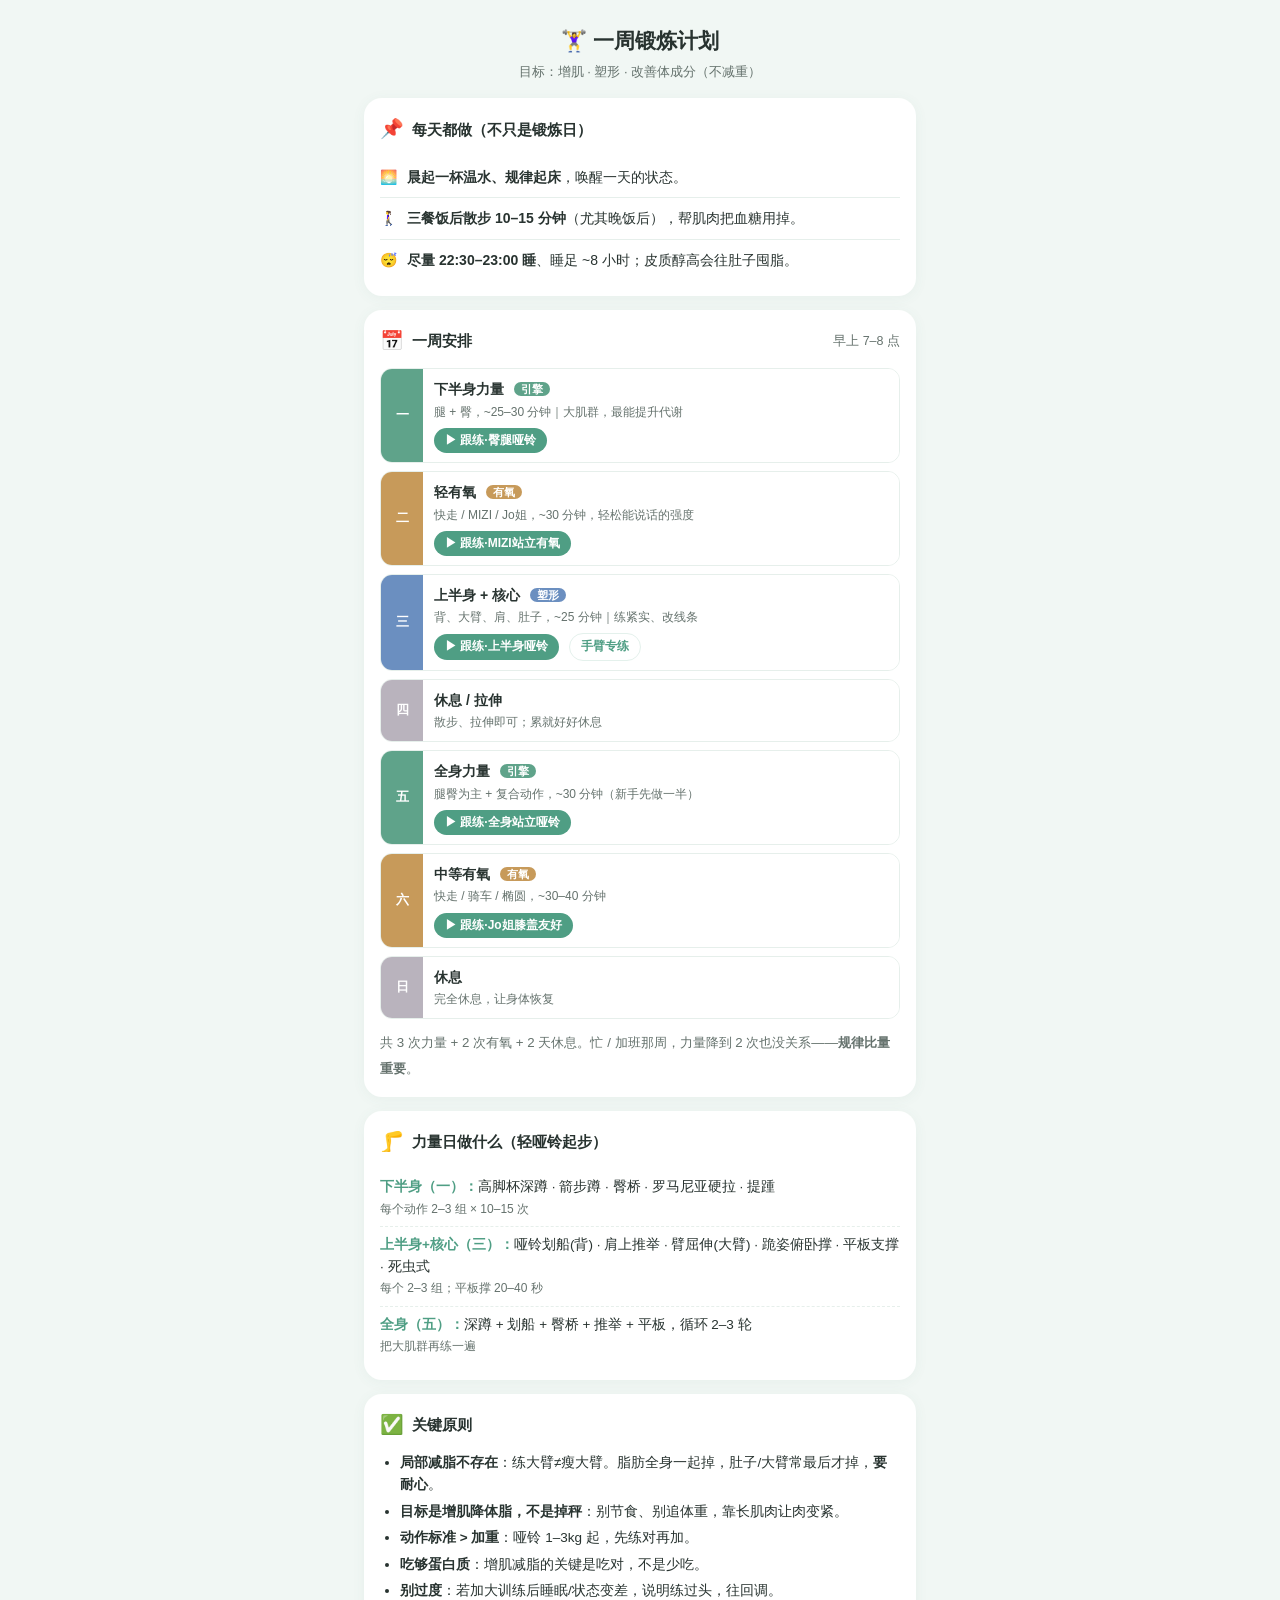
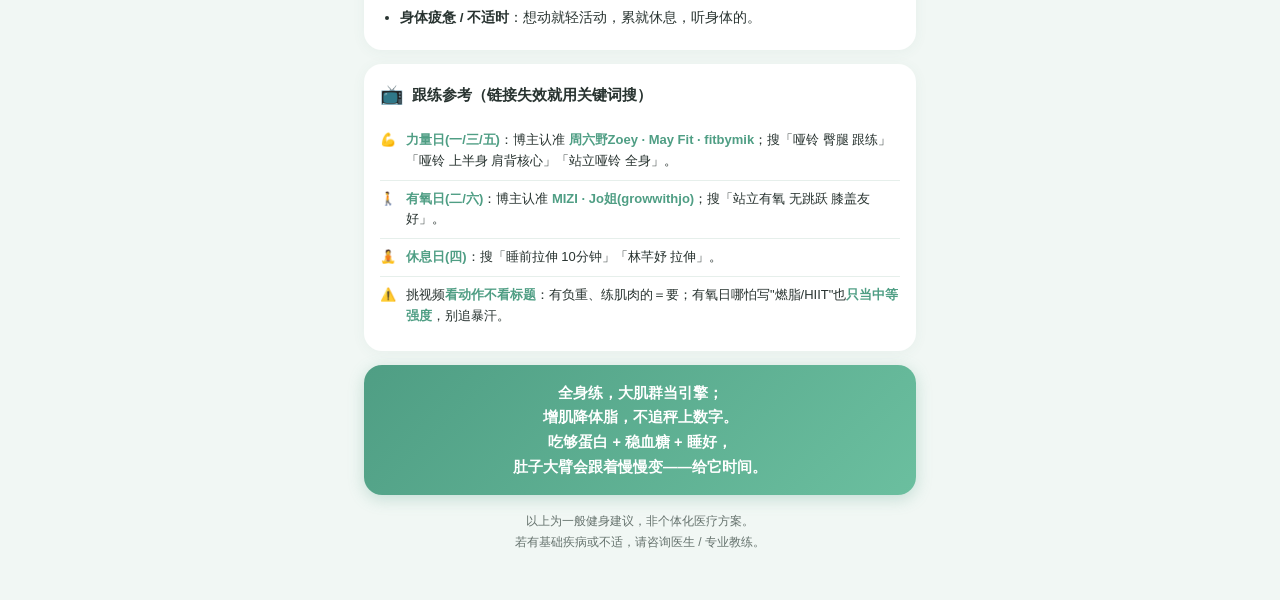
==== 健身计划.html @ 8751af13 "新增养生卡片(放松/健身/饮食)与统一入口页，设置页加「健康卡片」入口 - 调理主页.html：统一入口，链接三张卡片与体温计 - 放松/健身/饮食卡：改为通用养生口吻 - 健身卡每天附跟练视频链接 " ====
<!DOCTYPE html>
<html lang="zh-CN">
<head>
<meta charset="UTF-8">
<meta name="viewport" content="width=device-width, initial-scale=1.0">
<meta name="theme-color" content="#5fa38a">
<title>一周锻炼计划</title>
<style>
  :root{
    --bg:#f1f7f4; --card:#fff; --ink:#283330; --soft:#65726d;
    --accent:#4f9e84; --accent-soft:#e4f1ec; --line:#e6efeb;
    --leg:#5fa38a; --upper:#6b8fc0; --cardio:#c79a5a; --rest:#b9b3bd;
  }
  *{box-sizing:border-box;-webkit-tap-highlight-color:transparent}
  body{margin:0;font-family:-apple-system,BlinkMacSystemFont,"PingFang SC","Microsoft YaHei",sans-serif;
    background:var(--bg);color:var(--ink);line-height:1.6;padding:18px 14px 48px;max-width:580px;margin:0 auto}
  header{text-align:center;margin:6px 0 16px}
  header h1{font-size:21px;margin:0 0 4px;font-weight:700}
  header p{margin:0;color:var(--soft);font-size:13px}
  .card{background:var(--card);border-radius:18px;padding:16px;margin-bottom:14px;box-shadow:0 2px 14px rgba(60,120,100,.06)}
  .card>h2{font-size:15px;margin:0 0 12px;display:flex;align-items:center;gap:8px;font-weight:700}
  .emoji{font-size:19px}
  /* 每日必做 */
  .anchor{display:flex;gap:10px;padding:9px 0;border-top:1px solid var(--line);font-size:14px}
  .anchor:first-of-type{border-top:none}
  .anchor b{font-weight:700}
  .anchor .ico{flex-shrink:0}
  /* 周表 */
  .week{display:flex;flex-direction:column;gap:8px}
  .day{display:flex;align-items:stretch;gap:0;border-radius:12px;overflow:hidden;border:1px solid var(--line)}
  .day .d-name{flex-shrink:0;width:42px;display:flex;align-items:center;justify-content:center;font-weight:700;font-size:13px;color:#fff}
  .day .d-body{flex:1;padding:9px 11px;background:#fff}
  .day .d-type{font-weight:700;font-size:14px}
  .day .d-detail{font-size:12px;color:var(--soft);margin-top:2px}
  .day .vid{display:inline-block;margin-top:6px;font-size:12px;color:#fff;font-weight:600;text-decoration:none;
    background:var(--accent);padding:3px 11px;border-radius:20px}
  .day .vid.alt{background:#fff;color:var(--accent);border:1.5px solid var(--accent-soft);margin-left:6px}
  .leg .d-name{background:var(--leg)} .upper .d-name{background:var(--upper)}
  .cardio .d-name{background:var(--cardio)} .rest .d-name{background:var(--rest)}
  .tag{font-size:11px;color:#fff;padding:1px 7px;border-radius:20px;margin-left:6px;vertical-align:1px}
  .tag.eng{background:var(--leg)} .tag.shape{background:var(--upper)} .tag.car{background:var(--cardio)}
  /* 动作清单 */
  .moves{margin:0;padding-left:0;list-style:none}
  .moves li{padding:7px 0;border-top:1px dashed var(--line);font-size:13.5px}
  .moves li:first-child{border-top:none}
  .moves .grp{font-weight:700;color:var(--accent)}
  .sets{color:var(--soft);font-size:12px}
  ul.tips{margin:4px 0;padding-left:20px}
  ul.tips li{margin:5px 0;font-size:13.5px}
  .ref{display:flex;gap:10px;font-size:13px;padding:8px 0;border-top:1px solid var(--line)}
  .ref:first-of-type{border-top:none}
  .ref b{color:var(--accent)}
  .mantra{background:linear-gradient(135deg,#4f9e84,#6bbf9f);color:#fff;text-align:center;border-radius:18px;
    padding:16px;font-size:14.5px;font-weight:600;line-height:1.7;box-shadow:0 4px 16px rgba(79,158,132,.28)}
  .foot{text-align:center;color:var(--soft);font-size:12px;margin-top:16px;line-height:1.7}
  small{color:var(--soft)}
</style>
</head>
<body>

<header>
  <h1>🏋️‍♀️ 一周锻炼计划</h1>
  <p>目标：增肌 · 塑形 · 改善体成分（不减重）</p>
</header>

<!-- 每日必做 -->
<div class="card">
  <h2><span class="emoji">📌</span>每天都做（不只是锻炼日）</h2>
  <div class="anchor"><span class="ico">🌅</span><div><b>晨起一杯温水、规律起床</b>，唤醒一天的状态。</div></div>
  <div class="anchor"><span class="ico">🚶‍♀️</span><div><b>三餐饭后散步 10–15 分钟</b>（尤其晚饭后），帮肌肉把血糖用掉。</div></div>
  <div class="anchor"><span class="ico">😴</span><div><b>尽量 22:30–23:00 睡</b>、睡足 ~8 小时；皮质醇高会往肚子囤脂。</div></div>
</div>

<!-- 一周安排 -->
<div class="card">
  <h2><span class="emoji">📅</span>一周安排 <small style="margin-left:auto;font-weight:400">早上 7–8 点</small></h2>
  <div class="week">
    <div class="day leg"><div class="d-name">一</div><div class="d-body">
      <div class="d-type">下半身力量 <span class="tag eng">引擎</span></div>
      <div class="d-detail">腿 + 臀，~25–30 分钟｜大肌群，最能提升代谢</div>
      <a class="vid" href="https://www.bilibili.com/video/BV1ba411s7KT/" target="_blank" rel="noopener">▶ 跟练·臀腿哑铃</a></div></div>
    <div class="day cardio"><div class="d-name">二</div><div class="d-body">
      <div class="d-type">轻有氧 <span class="tag car">有氧</span></div>
      <div class="d-detail">快走 / MIZI / Jo姐，~30 分钟，轻松能说话的强度</div>
      <a class="vid" href="https://www.bilibili.com/video/BV1JG4y1x7uG/" target="_blank" rel="noopener">▶ 跟练·MIZI站立有氧</a></div></div>
    <div class="day upper"><div class="d-name">三</div><div class="d-body">
      <div class="d-type">上半身 + 核心 <span class="tag shape">塑形</span></div>
      <div class="d-detail">背、大臂、肩、肚子，~25 分钟｜练紧实、改线条</div>
      <a class="vid" href="https://www.youtube.com/watch?v=2YpyuyREbLI" target="_blank" rel="noopener">▶ 跟练·上半身哑铃</a>
      <a class="vid alt" href="https://www.bilibili.com/video/BV1kM4m1d7U7/" target="_blank" rel="noopener">手臂专练</a></div></div>
    <div class="day rest"><div class="d-name">四</div><div class="d-body">
      <div class="d-type">休息 / 拉伸</div>
      <div class="d-detail">散步、拉伸即可；累就好好休息</div></div></div>
    <div class="day leg"><div class="d-name">五</div><div class="d-body">
      <div class="d-type">全身力量 <span class="tag eng">引擎</span></div>
      <div class="d-detail">腿臀为主 + 复合动作，~30 分钟（新手先做一半）</div>
      <a class="vid" href="https://www.bilibili.com/video/BV1vajCzMEiQ/" target="_blank" rel="noopener">▶ 跟练·全身站立哑铃</a></div></div>
    <div class="day cardio"><div class="d-name">六</div><div class="d-body">
      <div class="d-type">中等有氧 <span class="tag car">有氧</span></div>
      <div class="d-detail">快走 / 骑车 / 椭圆，~30–40 分钟</div>
      <a class="vid" href="https://www.bilibili.com/video/BV1cY4y1L7yS/" target="_blank" rel="noopener">▶ 跟练·Jo姐膝盖友好</a></div></div>
    <div class="day rest"><div class="d-name">日</div><div class="d-body">
      <div class="d-type">休息</div>
      <div class="d-detail">完全休息，让身体恢复</div></div></div>
  </div>
  <div style="margin-top:10px"><small>共 3 次力量 + 2 次有氧 + 2 天休息。忙 / 加班那周，力量降到 2 次也没关系——<b>规律比量重要</b>。</small></div>
</div>

<!-- 力量日动作 -->
<div class="card">
  <h2><span class="emoji">🦵</span>力量日做什么（轻哑铃起步）</h2>
  <ul class="moves">
    <li><span class="grp">下半身（一）：</span>高脚杯深蹲 · 箭步蹲 · 臀桥 · 罗马尼亚硬拉 · 提踵<br><span class="sets">每个动作 2–3 组 × 10–15 次</span></li>
    <li><span class="grp">上半身+核心（三）：</span>哑铃划船(背) · 肩上推举 · 臂屈伸(大臂) · 跪姿俯卧撑 · 平板支撑 · 死虫式<br><span class="sets">每个 2–3 组；平板撑 20–40 秒</span></li>
    <li><span class="grp">全身（五）：</span>深蹲 + 划船 + 臀桥 + 推举 + 平板，循环 2–3 轮<br><span class="sets">把大肌群再练一遍</span></li>
  </ul>
</div>

<!-- 原则 -->
<div class="card">
  <h2><span class="emoji">✅</span>关键原则</h2>
  <ul class="tips">
    <li><b>局部减脂不存在</b>：练大臂≠瘦大臂。脂肪全身一起掉，肚子/大臂常最后才掉，<b>要耐心</b>。</li>
    <li><b>目标是增肌降体脂，不是掉秤</b>：别节食、别追体重，靠长肌肉让肉变紧。</li>
    <li><b>动作标准 > 加重</b>：哑铃 1–3kg 起，先练对再加。</li>
    <li><b>吃够蛋白质</b>：增肌减脂的关键是吃对，不是少吃。</li>
    <li><b>别过度</b>：若加大训练后睡眠/状态变差，说明练过头，往回调。</li>
    <li><b>身体疲惫 / 不适时</b>：想动就轻活动，累就休息，听身体的。</li>
  </ul>
</div>

<!-- 跟练参考 -->
<div class="card">
  <h2><span class="emoji">📺</span>跟练参考（链接失效就用关键词搜）</h2>
  <div class="ref"><span>💪</span><div><b>力量日(一/三/五)</b>：博主认准 <b>周六野Zoey · May Fit · fitbymik</b>；搜「哑铃 臀腿 跟练」「哑铃 上半身 肩背核心」「站立哑铃 全身」。</div></div>
  <div class="ref"><span>🚶</span><div><b>有氧日(二/六)</b>：博主认准 <b>MIZI · Jo姐(growwithjo)</b>；搜「站立有氧 无跳跃 膝盖友好」。</div></div>
  <div class="ref"><span>🧘</span><div><b>休息日(四)</b>：搜「睡前拉伸 10分钟」「林芊妤 拉伸」。</div></div>
  <div class="ref"><span>⚠️</span><div>挑视频<b>看动作不看标题</b>：有负重、练肌肉的＝要；有氧日哪怕写"燃脂/HIIT"也<b>只当中等强度</b>，别追暴汗。</div></div>
</div>

<div class="mantra">
  全身练，大肌群当引擎；<br>
  增肌降体脂，不追秤上数字。<br>
  吃够蛋白 + 稳血糖 + 睡好，<br>
  肚子大臂会跟着慢慢变——给它时间。
</div>

<div class="foot">
  以上为一般健身建议，非个体化医疗方案。<br>
  若有基础疾病或不适，请咨询医生 / 专业教练。
</div>

</body>
</html>
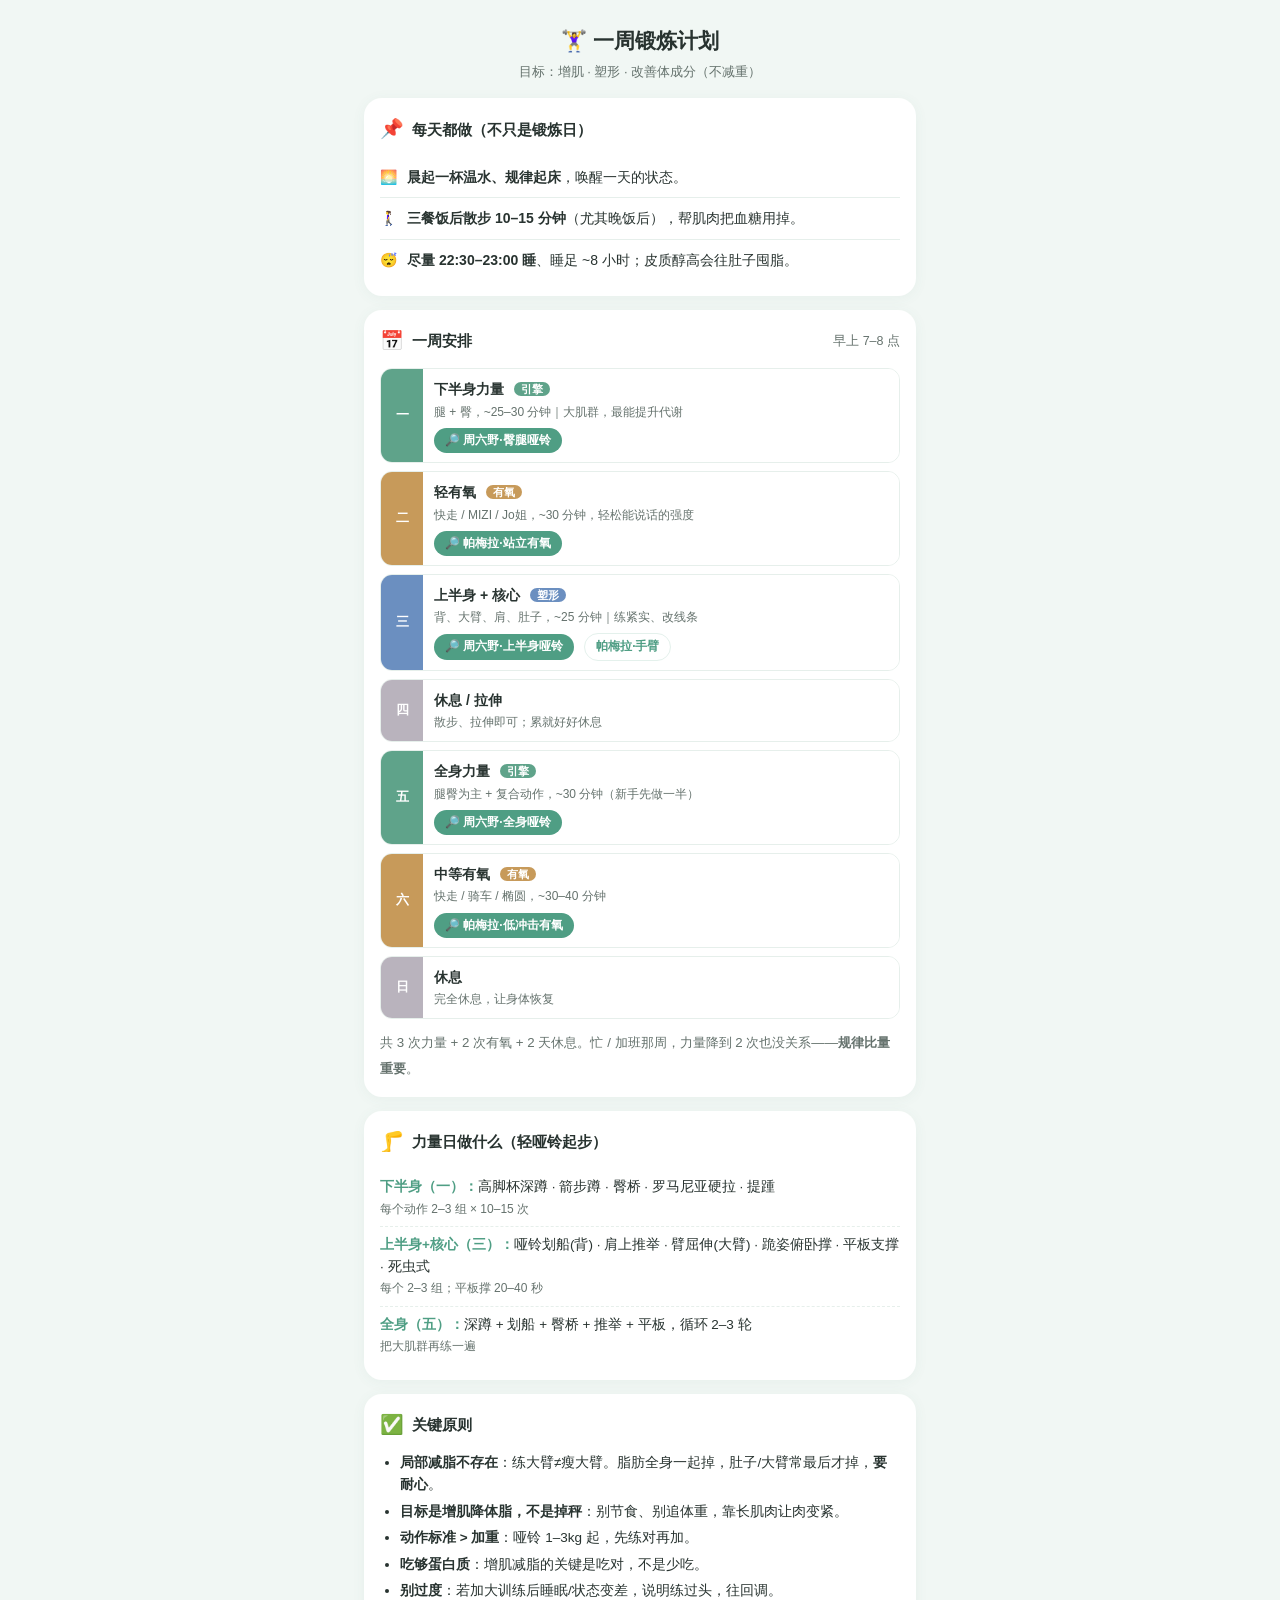
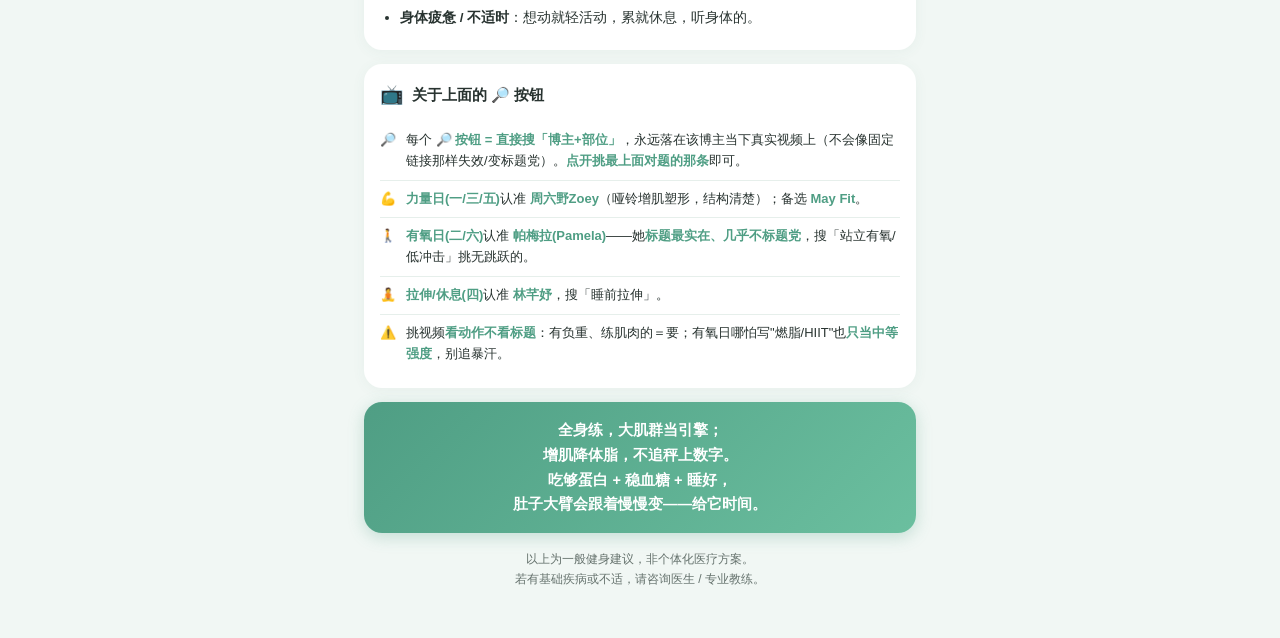
==== commit d778c36d: "健身计划改用「搜索博主」链接；脂肪燃烧卡补剂加用法用量 - 健身计划：固定视频链接(易失效/标题党)换成 B站「博主+部位」搜索链接，   认准 周六野Zoey(力量)/帕梅拉Pamela(有氧,不标" ====
--- a/健身计划.html
+++ b/健身计划.html
@@ -78,27 +78,27 @@
     <div class="day leg"><div class="d-name">一</div><div class="d-body">
       <div class="d-type">下半身力量 <span class="tag eng">引擎</span></div>
       <div class="d-detail">腿 + 臀，~25–30 分钟｜大肌群，最能提升代谢</div>
-      <a class="vid" href="https://www.bilibili.com/video/BV1ba411s7KT/" target="_blank" rel="noopener">▶ 跟练·臀腿哑铃</a></div></div>
+      <a class="vid" href="https://search.bilibili.com/all?keyword=%E5%91%A8%E5%85%AD%E9%87%8E%20%E8%87%80%E8%85%BF%20%E5%93%91%E9%93%83" target="_blank" rel="noopener">🔎 周六野·臀腿哑铃</a></div></div>
     <div class="day cardio"><div class="d-name">二</div><div class="d-body">
       <div class="d-type">轻有氧 <span class="tag car">有氧</span></div>
       <div class="d-detail">快走 / MIZI / Jo姐，~30 分钟，轻松能说话的强度</div>
-      <a class="vid" href="https://www.bilibili.com/video/BV1JG4y1x7uG/" target="_blank" rel="noopener">▶ 跟练·MIZI站立有氧</a></div></div>
+      <a class="vid" href="https://search.bilibili.com/all?keyword=%E5%B8%95%E6%A2%85%E6%8B%89%20%E7%AB%99%E7%AB%8B%E6%9C%89%E6%B0%A7%20%E6%97%A0%E8%B7%B3%E8%B7%83" target="_blank" rel="noopener">🔎 帕梅拉·站立有氧</a></div></div>
     <div class="day upper"><div class="d-name">三</div><div class="d-body">
       <div class="d-type">上半身 + 核心 <span class="tag shape">塑形</span></div>
       <div class="d-detail">背、大臂、肩、肚子，~25 分钟｜练紧实、改线条</div>
-      <a class="vid" href="https://www.youtube.com/watch?v=2YpyuyREbLI" target="_blank" rel="noopener">▶ 跟练·上半身哑铃</a>
-      <a class="vid alt" href="https://www.bilibili.com/video/BV1kM4m1d7U7/" target="_blank" rel="noopener">手臂专练</a></div></div>
+      <a class="vid" href="https://search.bilibili.com/all?keyword=%E5%91%A8%E5%85%AD%E9%87%8E%20%E4%B8%8A%E5%8D%8A%E8%BA%AB%20%E5%93%91%E9%93%83" target="_blank" rel="noopener">🔎 周六野·上半身哑铃</a>
+      <a class="vid alt" href="https://search.bilibili.com/all?keyword=%E5%B8%95%E6%A2%85%E6%8B%89%20%E6%89%8B%E8%87%82" target="_blank" rel="noopener">帕梅拉·手臂</a></div></div>
     <div class="day rest"><div class="d-name">四</div><div class="d-body">
       <div class="d-type">休息 / 拉伸</div>
       <div class="d-detail">散步、拉伸即可；累就好好休息</div></div></div>
     <div class="day leg"><div class="d-name">五</div><div class="d-body">
       <div class="d-type">全身力量 <span class="tag eng">引擎</span></div>
       <div class="d-detail">腿臀为主 + 复合动作，~30 分钟（新手先做一半）</div>
-      <a class="vid" href="https://www.bilibili.com/video/BV1vajCzMEiQ/" target="_blank" rel="noopener">▶ 跟练·全身站立哑铃</a></div></div>
+      <a class="vid" href="https://search.bilibili.com/all?keyword=%E5%91%A8%E5%85%AD%E9%87%8E%20%E5%85%A8%E8%BA%AB%20%E5%93%91%E9%93%83" target="_blank" rel="noopener">🔎 周六野·全身哑铃</a></div></div>
     <div class="day cardio"><div class="d-name">六</div><div class="d-body">
       <div class="d-type">中等有氧 <span class="tag car">有氧</span></div>
       <div class="d-detail">快走 / 骑车 / 椭圆，~30–40 分钟</div>
-      <a class="vid" href="https://www.bilibili.com/video/BV1cY4y1L7yS/" target="_blank" rel="noopener">▶ 跟练·Jo姐膝盖友好</a></div></div>
+      <a class="vid" href="https://search.bilibili.com/all?keyword=%E5%B8%95%E6%A2%85%E6%8B%89%20%E4%BD%8E%E5%86%B2%E5%87%BB%20%E6%9C%89%E6%B0%A7" target="_blank" rel="noopener">🔎 帕梅拉·低冲击有氧</a></div></div>
     <div class="day rest"><div class="d-name">日</div><div class="d-body">
       <div class="d-type">休息</div>
       <div class="d-detail">完全休息，让身体恢复</div></div></div>
@@ -131,10 +131,11 @@
 
 <!-- 跟练参考 -->
 <div class="card">
-  <h2><span class="emoji">📺</span>跟练参考（链接失效就用关键词搜）</h2>
-  <div class="ref"><span>💪</span><div><b>力量日(一/三/五)</b>：博主认准 <b>周六野Zoey · May Fit · fitbymik</b>；搜「哑铃 臀腿 跟练」「哑铃 上半身 肩背核心」「站立哑铃 全身」。</div></div>
-  <div class="ref"><span>🚶</span><div><b>有氧日(二/六)</b>：博主认准 <b>MIZI · Jo姐(growwithjo)</b>；搜「站立有氧 无跳跃 膝盖友好」。</div></div>
-  <div class="ref"><span>🧘</span><div><b>休息日(四)</b>：搜「睡前拉伸 10分钟」「林芊妤 拉伸」。</div></div>
+  <h2><span class="emoji">📺</span>关于上面的 🔎 按钮</h2>
+  <div class="ref"><span>🔎</span><div>每个 <b>🔎 按钮 = 直接搜「博主+部位」</b>，永远落在该博主当下真实视频上（不会像固定链接那样失效/变标题党）。<b>点开挑最上面对题的那条</b>即可。</div></div>
+  <div class="ref"><span>💪</span><div><b>力量日(一/三/五)</b>认准 <b>周六野Zoey</b>（哑铃增肌塑形，结构清楚）；备选 <b>May Fit</b>。</div></div>
+  <div class="ref"><span>🚶</span><div><b>有氧日(二/六)</b>认准 <b>帕梅拉(Pamela)</b>——她<b>标题最实在、几乎不标题党</b>，搜「站立有氧/低冲击」挑无跳跃的。</div></div>
+  <div class="ref"><span>🧘</span><div><b>拉伸/休息(四)</b>认准 <b>林芊妤</b>，搜「睡前拉伸」。</div></div>
   <div class="ref"><span>⚠️</span><div>挑视频<b>看动作不看标题</b>：有负重、练肌肉的＝要；有氧日哪怕写"燃脂/HIIT"也<b>只当中等强度</b>，别追暴汗。</div></div>
 </div>
 
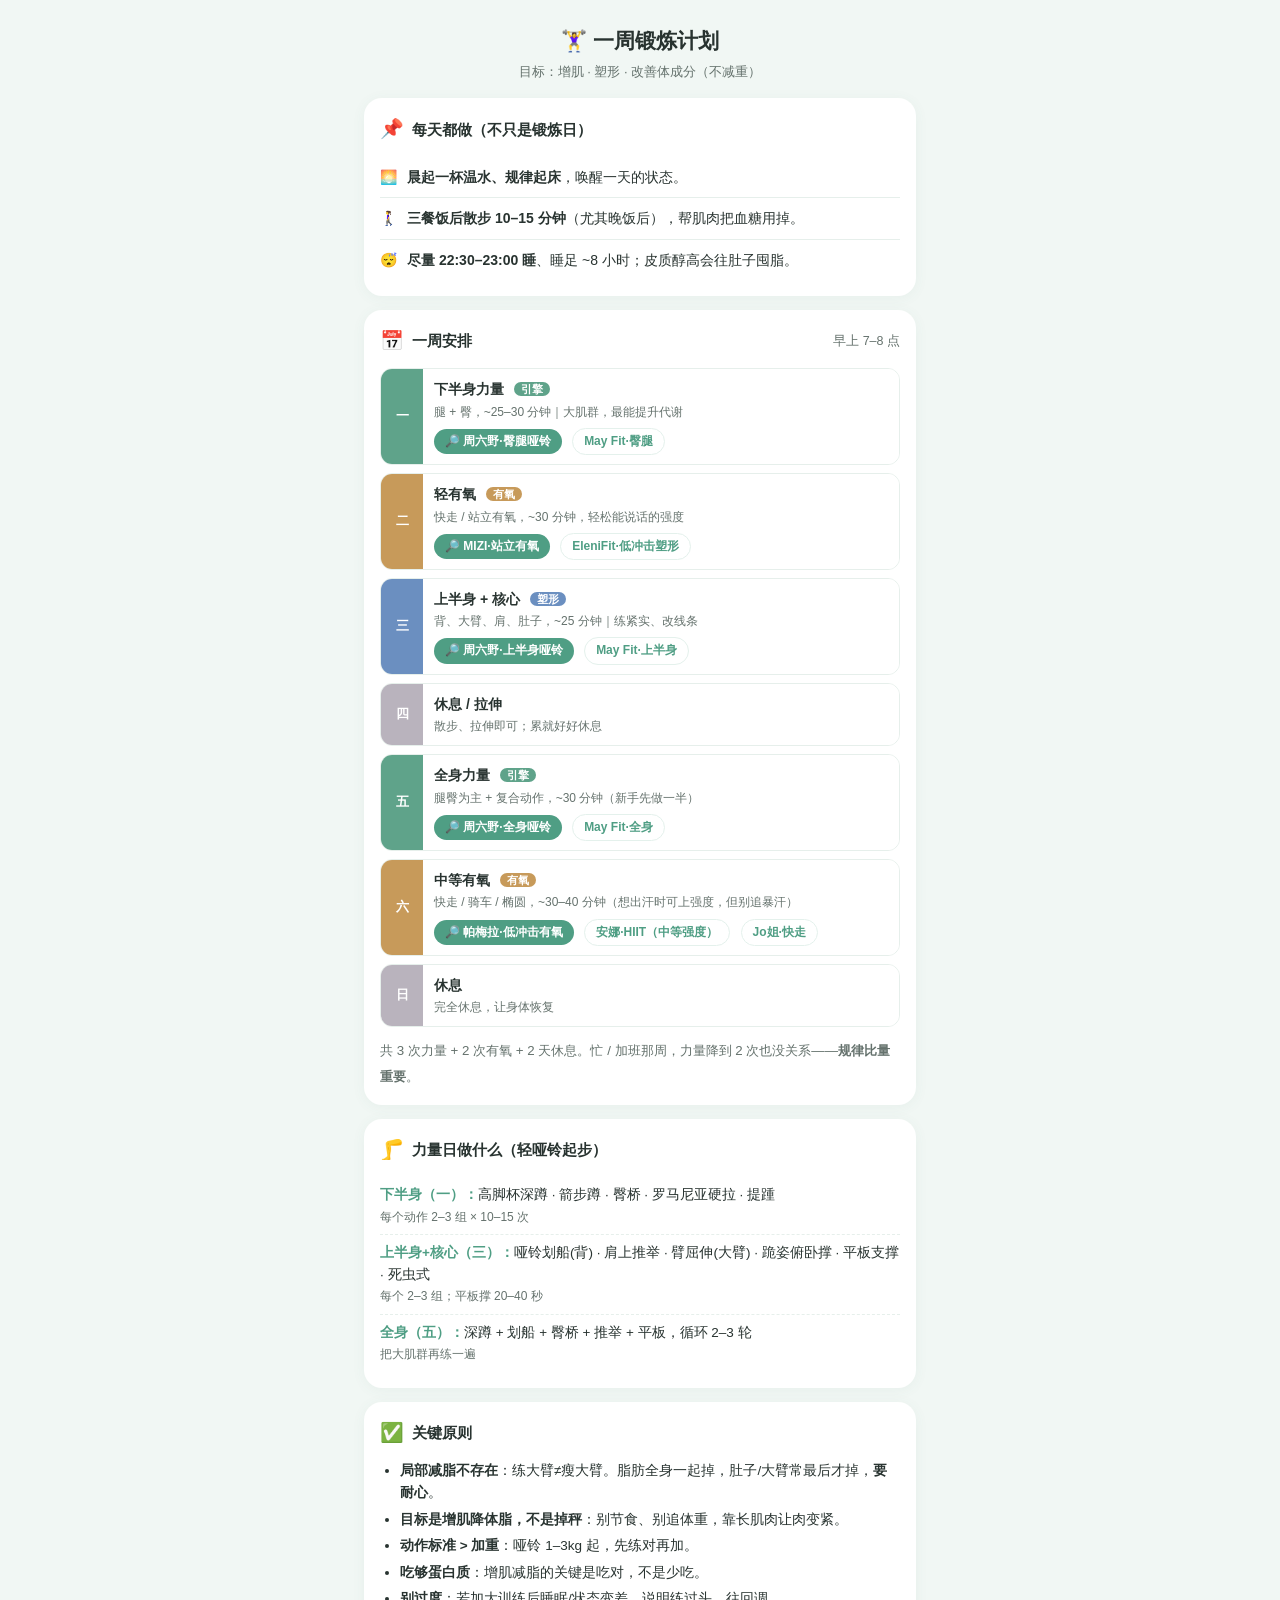
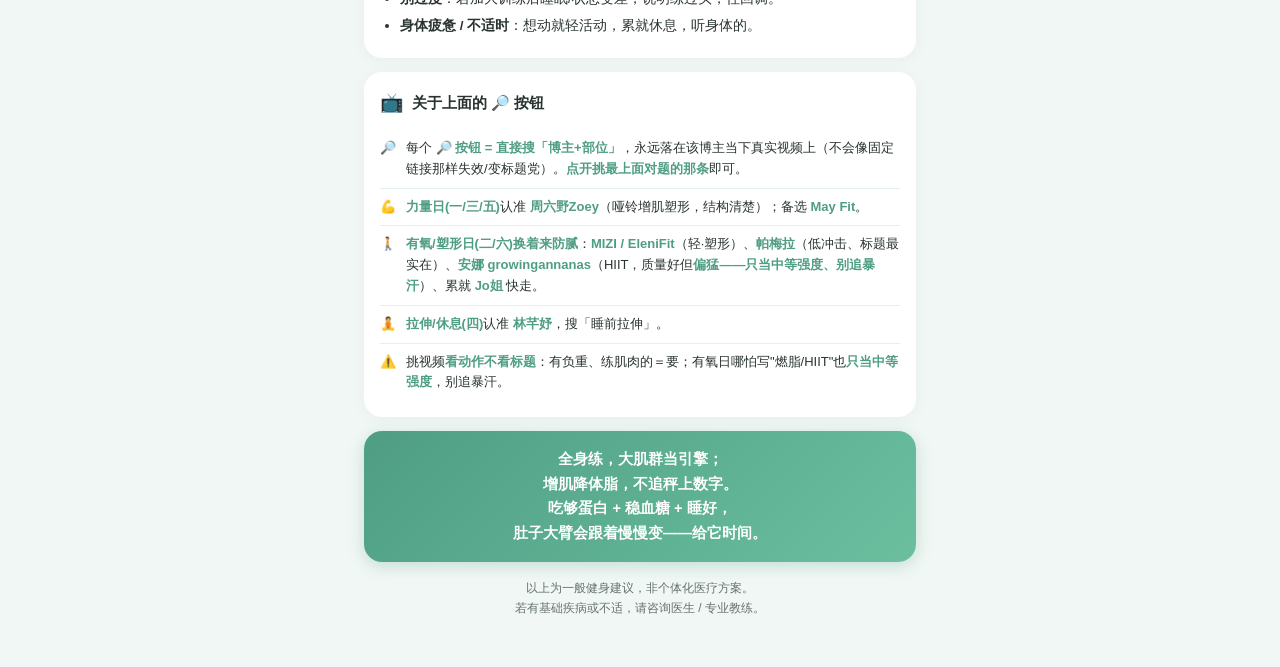
==== commit 295d81dc: "健身计划：按轮换表加多博主备选，防止单一动作练腻 - 力量日加 May Fit 备选；有氧日加 MIZI/EleniFit/安娜/Jo姐 轮换 - 安娜(growingannanas)标注「只当中等强" ====
--- a/健身计划.html
+++ b/健身计划.html
@@ -78,27 +78,32 @@
     <div class="day leg"><div class="d-name">一</div><div class="d-body">
       <div class="d-type">下半身力量 <span class="tag eng">引擎</span></div>
       <div class="d-detail">腿 + 臀，~25–30 分钟｜大肌群，最能提升代谢</div>
-      <a class="vid" href="https://search.bilibili.com/all?keyword=%E5%91%A8%E5%85%AD%E9%87%8E%20%E8%87%80%E8%85%BF%20%E5%93%91%E9%93%83" target="_blank" rel="noopener">🔎 周六野·臀腿哑铃</a></div></div>
+      <a class="vid" href="https://search.bilibili.com/all?keyword=%E5%91%A8%E5%85%AD%E9%87%8E%20%E8%87%80%E8%85%BF%20%E5%93%91%E9%93%83" target="_blank" rel="noopener">🔎 周六野·臀腿哑铃</a>
+      <a class="vid alt" href="https://search.bilibili.com/all?keyword=May%20Fit%20%E8%87%80%E8%85%BF%20%E5%93%91%E9%93%83" target="_blank" rel="noopener">May Fit·臀腿</a></div></div>
     <div class="day cardio"><div class="d-name">二</div><div class="d-body">
       <div class="d-type">轻有氧 <span class="tag car">有氧</span></div>
-      <div class="d-detail">快走 / MIZI / Jo姐，~30 分钟，轻松能说话的强度</div>
-      <a class="vid" href="https://search.bilibili.com/all?keyword=%E5%B8%95%E6%A2%85%E6%8B%89%20%E7%AB%99%E7%AB%8B%E6%9C%89%E6%B0%A7%20%E6%97%A0%E8%B7%B3%E8%B7%83" target="_blank" rel="noopener">🔎 帕梅拉·站立有氧</a></div></div>
+      <div class="d-detail">快走 / 站立有氧，~30 分钟，轻松能说话的强度</div>
+      <a class="vid" href="https://search.bilibili.com/all?keyword=MIZI%20%E7%AB%99%E7%AB%8B%E6%9C%89%E6%B0%A7" target="_blank" rel="noopener">🔎 MIZI·站立有氧</a>
+      <a class="vid alt" href="https://search.bilibili.com/all?keyword=EleniFit%20%E4%BD%8E%E5%86%B2%E5%87%BB" target="_blank" rel="noopener">EleniFit·低冲击塑形</a></div></div>
     <div class="day upper"><div class="d-name">三</div><div class="d-body">
       <div class="d-type">上半身 + 核心 <span class="tag shape">塑形</span></div>
       <div class="d-detail">背、大臂、肩、肚子，~25 分钟｜练紧实、改线条</div>
       <a class="vid" href="https://search.bilibili.com/all?keyword=%E5%91%A8%E5%85%AD%E9%87%8E%20%E4%B8%8A%E5%8D%8A%E8%BA%AB%20%E5%93%91%E9%93%83" target="_blank" rel="noopener">🔎 周六野·上半身哑铃</a>
-      <a class="vid alt" href="https://search.bilibili.com/all?keyword=%E5%B8%95%E6%A2%85%E6%8B%89%20%E6%89%8B%E8%87%82" target="_blank" rel="noopener">帕梅拉·手臂</a></div></div>
+      <a class="vid alt" href="https://search.bilibili.com/all?keyword=May%20Fit%20%E4%B8%8A%E5%8D%8A%E8%BA%AB%20%E5%93%91%E9%93%83" target="_blank" rel="noopener">May Fit·上半身</a></div></div>
     <div class="day rest"><div class="d-name">四</div><div class="d-body">
       <div class="d-type">休息 / 拉伸</div>
       <div class="d-detail">散步、拉伸即可；累就好好休息</div></div></div>
     <div class="day leg"><div class="d-name">五</div><div class="d-body">
       <div class="d-type">全身力量 <span class="tag eng">引擎</span></div>
       <div class="d-detail">腿臀为主 + 复合动作，~30 分钟（新手先做一半）</div>
-      <a class="vid" href="https://search.bilibili.com/all?keyword=%E5%91%A8%E5%85%AD%E9%87%8E%20%E5%85%A8%E8%BA%AB%20%E5%93%91%E9%93%83" target="_blank" rel="noopener">🔎 周六野·全身哑铃</a></div></div>
+      <a class="vid" href="https://search.bilibili.com/all?keyword=%E5%91%A8%E5%85%AD%E9%87%8E%20%E5%85%A8%E8%BA%AB%20%E5%93%91%E9%93%83" target="_blank" rel="noopener">🔎 周六野·全身哑铃</a>
+      <a class="vid alt" href="https://search.bilibili.com/all?keyword=May%20Fit%20%E5%85%A8%E8%BA%AB%20%E5%93%91%E9%93%83" target="_blank" rel="noopener">May Fit·全身</a></div></div>
     <div class="day cardio"><div class="d-name">六</div><div class="d-body">
       <div class="d-type">中等有氧 <span class="tag car">有氧</span></div>
-      <div class="d-detail">快走 / 骑车 / 椭圆，~30–40 分钟</div>
-      <a class="vid" href="https://search.bilibili.com/all?keyword=%E5%B8%95%E6%A2%85%E6%8B%89%20%E4%BD%8E%E5%86%B2%E5%87%BB%20%E6%9C%89%E6%B0%A7" target="_blank" rel="noopener">🔎 帕梅拉·低冲击有氧</a></div></div>
+      <div class="d-detail">快走 / 骑车 / 椭圆，~30–40 分钟（想出汗时可上强度，但别追暴汗）</div>
+      <a class="vid" href="https://search.bilibili.com/all?keyword=%E5%B8%95%E6%A2%85%E6%8B%89%20%E4%BD%8E%E5%86%B2%E5%87%BB%20%E6%9C%89%E6%B0%A7" target="_blank" rel="noopener">🔎 帕梅拉·低冲击有氧</a>
+      <a class="vid alt" href="https://search.bilibili.com/all?keyword=growingannanas" target="_blank" rel="noopener">安娜·HIIT（中等强度）</a>
+      <a class="vid alt" href="https://search.bilibili.com/all?keyword=Jo%E5%A7%90%20%E5%AE%A4%E5%86%85%20%E5%BF%AB%E8%B5%B0" target="_blank" rel="noopener">Jo姐·快走</a></div></div>
     <div class="day rest"><div class="d-name">日</div><div class="d-body">
       <div class="d-type">休息</div>
       <div class="d-detail">完全休息，让身体恢复</div></div></div>
@@ -134,7 +139,7 @@
   <h2><span class="emoji">📺</span>关于上面的 🔎 按钮</h2>
   <div class="ref"><span>🔎</span><div>每个 <b>🔎 按钮 = 直接搜「博主+部位」</b>，永远落在该博主当下真实视频上（不会像固定链接那样失效/变标题党）。<b>点开挑最上面对题的那条</b>即可。</div></div>
   <div class="ref"><span>💪</span><div><b>力量日(一/三/五)</b>认准 <b>周六野Zoey</b>（哑铃增肌塑形，结构清楚）；备选 <b>May Fit</b>。</div></div>
-  <div class="ref"><span>🚶</span><div><b>有氧日(二/六)</b>认准 <b>帕梅拉(Pamela)</b>——她<b>标题最实在、几乎不标题党</b>，搜「站立有氧/低冲击」挑无跳跃的。</div></div>
+  <div class="ref"><span>🚶</span><div><b>有氧/塑形日(二/六)换着来防腻</b>：<b>MIZI / EleniFit</b>（轻·塑形）、<b>帕梅拉</b>（低冲击、标题最实在）、<b>安娜 growingannanas</b>（HIIT，质量好但<b>偏猛——只当中等强度、别追暴汗</b>）、累就 <b>Jo姐</b> 快走。</div></div>
   <div class="ref"><span>🧘</span><div><b>拉伸/休息(四)</b>认准 <b>林芊妤</b>，搜「睡前拉伸」。</div></div>
   <div class="ref"><span>⚠️</span><div>挑视频<b>看动作不看标题</b>：有负重、练肌肉的＝要；有氧日哪怕写"燃脂/HIIT"也<b>只当中等强度</b>，别追暴汗。</div></div>
 </div>
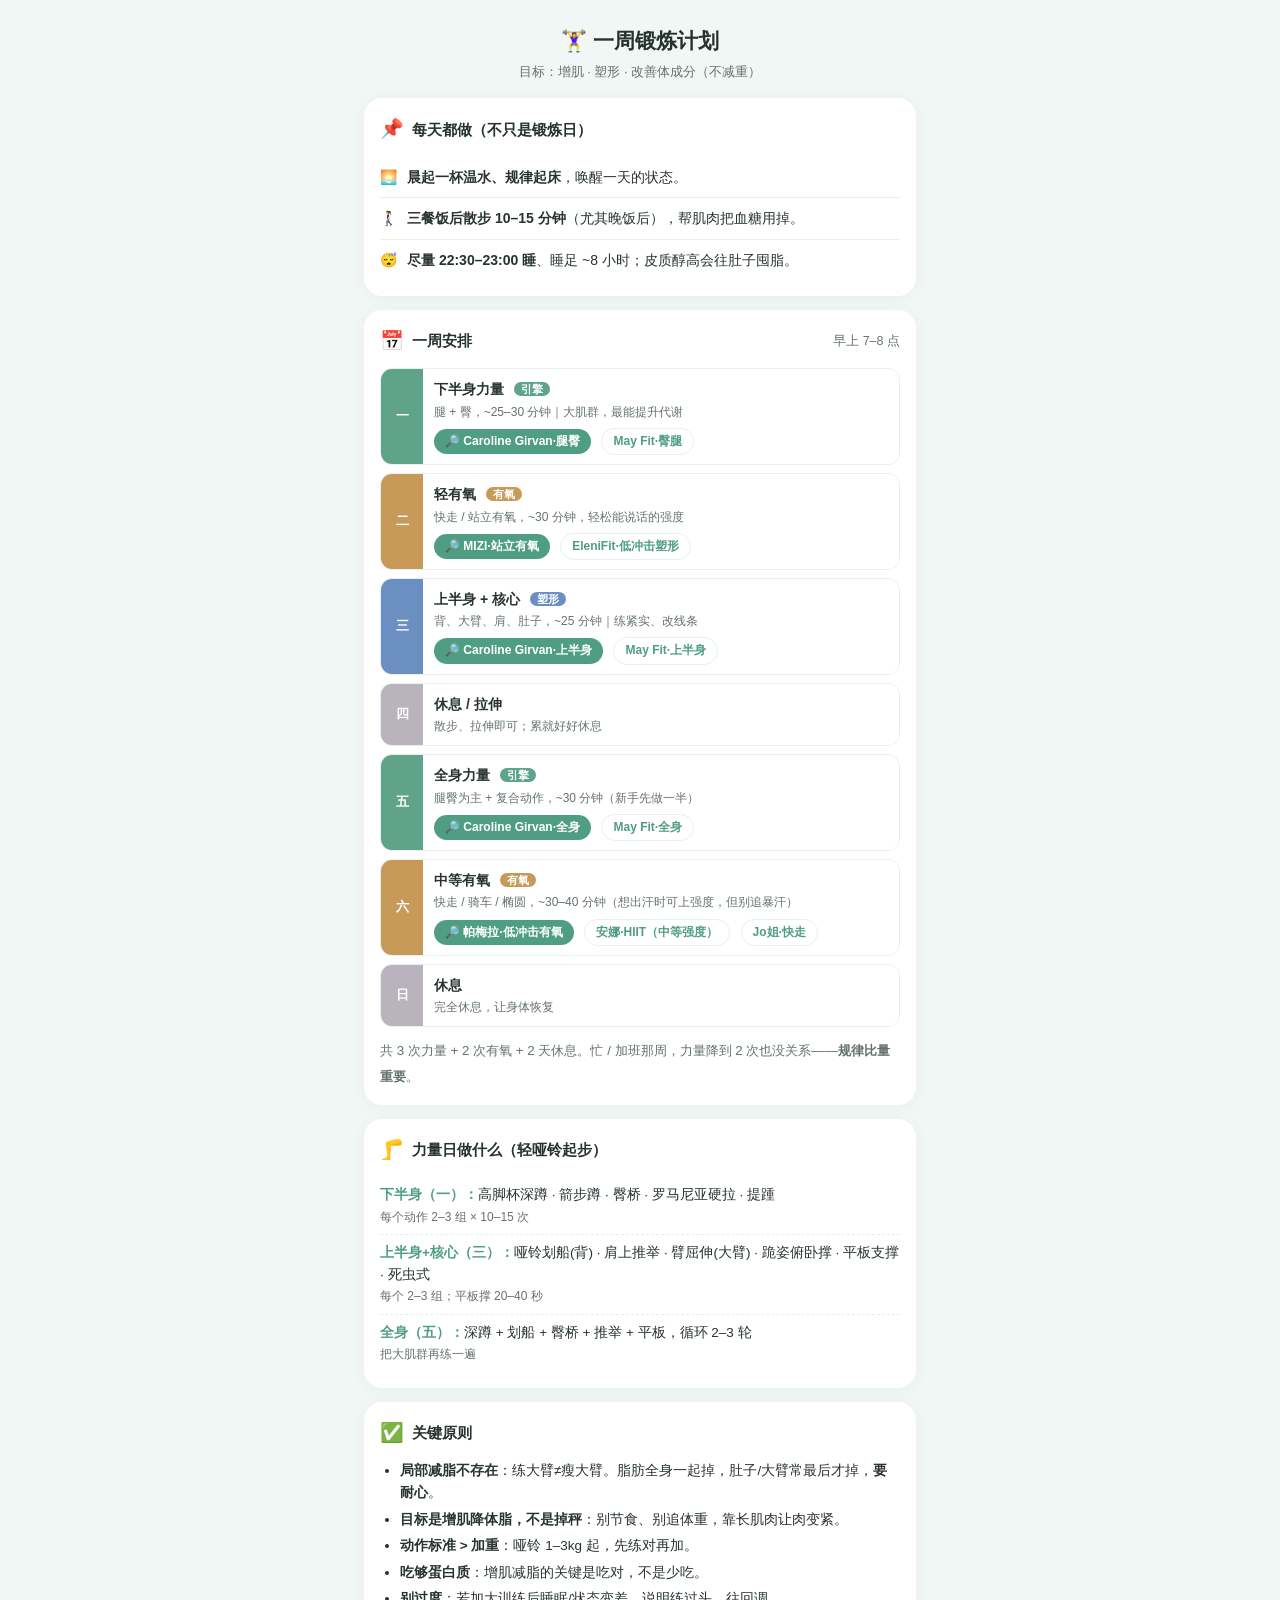
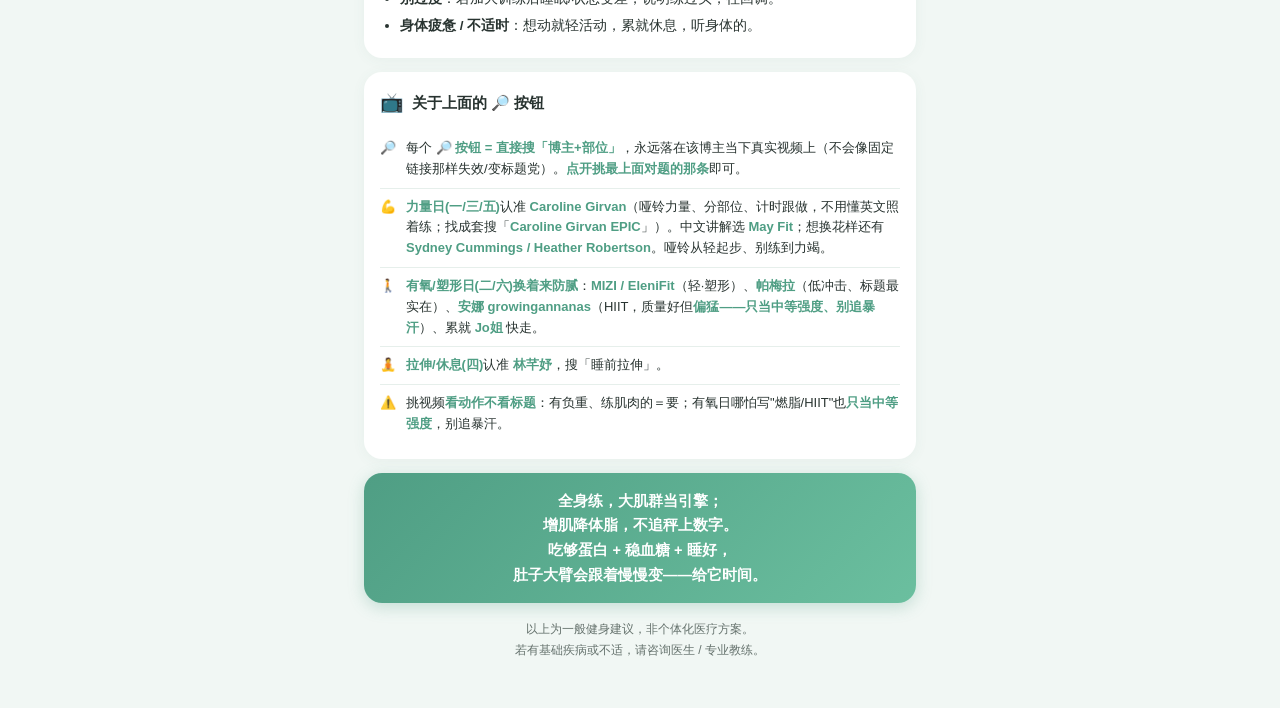
==== commit 8f9c84e8: "健身计划：力量主力换成 Caroline Girvan（周六野已转孕期/生活内容） - 一/三/五力量日主力改为 Caroline Girvan(哑铃力量、分部位、计时跟做)，   备选保留 May " ====
--- a/健身计划.html
+++ b/健身计划.html
@@ -78,7 +78,7 @@
     <div class="day leg"><div class="d-name">一</div><div class="d-body">
       <div class="d-type">下半身力量 <span class="tag eng">引擎</span></div>
       <div class="d-detail">腿 + 臀，~25–30 分钟｜大肌群，最能提升代谢</div>
-      <a class="vid" href="https://search.bilibili.com/all?keyword=%E5%91%A8%E5%85%AD%E9%87%8E%20%E8%87%80%E8%85%BF%20%E5%93%91%E9%93%83" target="_blank" rel="noopener">🔎 周六野·臀腿哑铃</a>
+      <a class="vid" href="https://search.bilibili.com/all?keyword=Caroline%20Girvan%20%E8%85%BF" target="_blank" rel="noopener">🔎 Caroline Girvan·腿臀</a>
       <a class="vid alt" href="https://search.bilibili.com/all?keyword=May%20Fit%20%E8%87%80%E8%85%BF%20%E5%93%91%E9%93%83" target="_blank" rel="noopener">May Fit·臀腿</a></div></div>
     <div class="day cardio"><div class="d-name">二</div><div class="d-body">
       <div class="d-type">轻有氧 <span class="tag car">有氧</span></div>
@@ -88,7 +88,7 @@
     <div class="day upper"><div class="d-name">三</div><div class="d-body">
       <div class="d-type">上半身 + 核心 <span class="tag shape">塑形</span></div>
       <div class="d-detail">背、大臂、肩、肚子，~25 分钟｜练紧实、改线条</div>
-      <a class="vid" href="https://search.bilibili.com/all?keyword=%E5%91%A8%E5%85%AD%E9%87%8E%20%E4%B8%8A%E5%8D%8A%E8%BA%AB%20%E5%93%91%E9%93%83" target="_blank" rel="noopener">🔎 周六野·上半身哑铃</a>
+      <a class="vid" href="https://search.bilibili.com/all?keyword=Caroline%20Girvan%20%E4%B8%8A%E5%8D%8A%E8%BA%AB" target="_blank" rel="noopener">🔎 Caroline Girvan·上半身</a>
       <a class="vid alt" href="https://search.bilibili.com/all?keyword=May%20Fit%20%E4%B8%8A%E5%8D%8A%E8%BA%AB%20%E5%93%91%E9%93%83" target="_blank" rel="noopener">May Fit·上半身</a></div></div>
     <div class="day rest"><div class="d-name">四</div><div class="d-body">
       <div class="d-type">休息 / 拉伸</div>
@@ -96,7 +96,7 @@
     <div class="day leg"><div class="d-name">五</div><div class="d-body">
       <div class="d-type">全身力量 <span class="tag eng">引擎</span></div>
       <div class="d-detail">腿臀为主 + 复合动作，~30 分钟（新手先做一半）</div>
-      <a class="vid" href="https://search.bilibili.com/all?keyword=%E5%91%A8%E5%85%AD%E9%87%8E%20%E5%85%A8%E8%BA%AB%20%E5%93%91%E9%93%83" target="_blank" rel="noopener">🔎 周六野·全身哑铃</a>
+      <a class="vid" href="https://search.bilibili.com/all?keyword=Caroline%20Girvan%20%E5%85%A8%E8%BA%AB" target="_blank" rel="noopener">🔎 Caroline Girvan·全身</a>
       <a class="vid alt" href="https://search.bilibili.com/all?keyword=May%20Fit%20%E5%85%A8%E8%BA%AB%20%E5%93%91%E9%93%83" target="_blank" rel="noopener">May Fit·全身</a></div></div>
     <div class="day cardio"><div class="d-name">六</div><div class="d-body">
       <div class="d-type">中等有氧 <span class="tag car">有氧</span></div>
@@ -138,7 +138,7 @@
 <div class="card">
   <h2><span class="emoji">📺</span>关于上面的 🔎 按钮</h2>
   <div class="ref"><span>🔎</span><div>每个 <b>🔎 按钮 = 直接搜「博主+部位」</b>，永远落在该博主当下真实视频上（不会像固定链接那样失效/变标题党）。<b>点开挑最上面对题的那条</b>即可。</div></div>
-  <div class="ref"><span>💪</span><div><b>力量日(一/三/五)</b>认准 <b>周六野Zoey</b>（哑铃增肌塑形，结构清楚）；备选 <b>May Fit</b>。</div></div>
+  <div class="ref"><span>💪</span><div><b>力量日(一/三/五)</b>认准 <b>Caroline Girvan</b>（哑铃力量、分部位、计时跟做，不用懂英文照着练；找成套搜「<b>Caroline Girvan EPIC</b>」）。中文讲解选 <b>May Fit</b>；想换花样还有 <b>Sydney Cummings / Heather Robertson</b>。哑铃从轻起步、别练到力竭。</div></div>
   <div class="ref"><span>🚶</span><div><b>有氧/塑形日(二/六)换着来防腻</b>：<b>MIZI / EleniFit</b>（轻·塑形）、<b>帕梅拉</b>（低冲击、标题最实在）、<b>安娜 growingannanas</b>（HIIT，质量好但<b>偏猛——只当中等强度、别追暴汗</b>）、累就 <b>Jo姐</b> 快走。</div></div>
   <div class="ref"><span>🧘</span><div><b>拉伸/休息(四)</b>认准 <b>林芊妤</b>，搜「睡前拉伸」。</div></div>
   <div class="ref"><span>⚠️</span><div>挑视频<b>看动作不看标题</b>：有负重、练肌肉的＝要；有氧日哪怕写"燃脂/HIIT"也<b>只当中等强度</b>，别追暴汗。</div></div>
